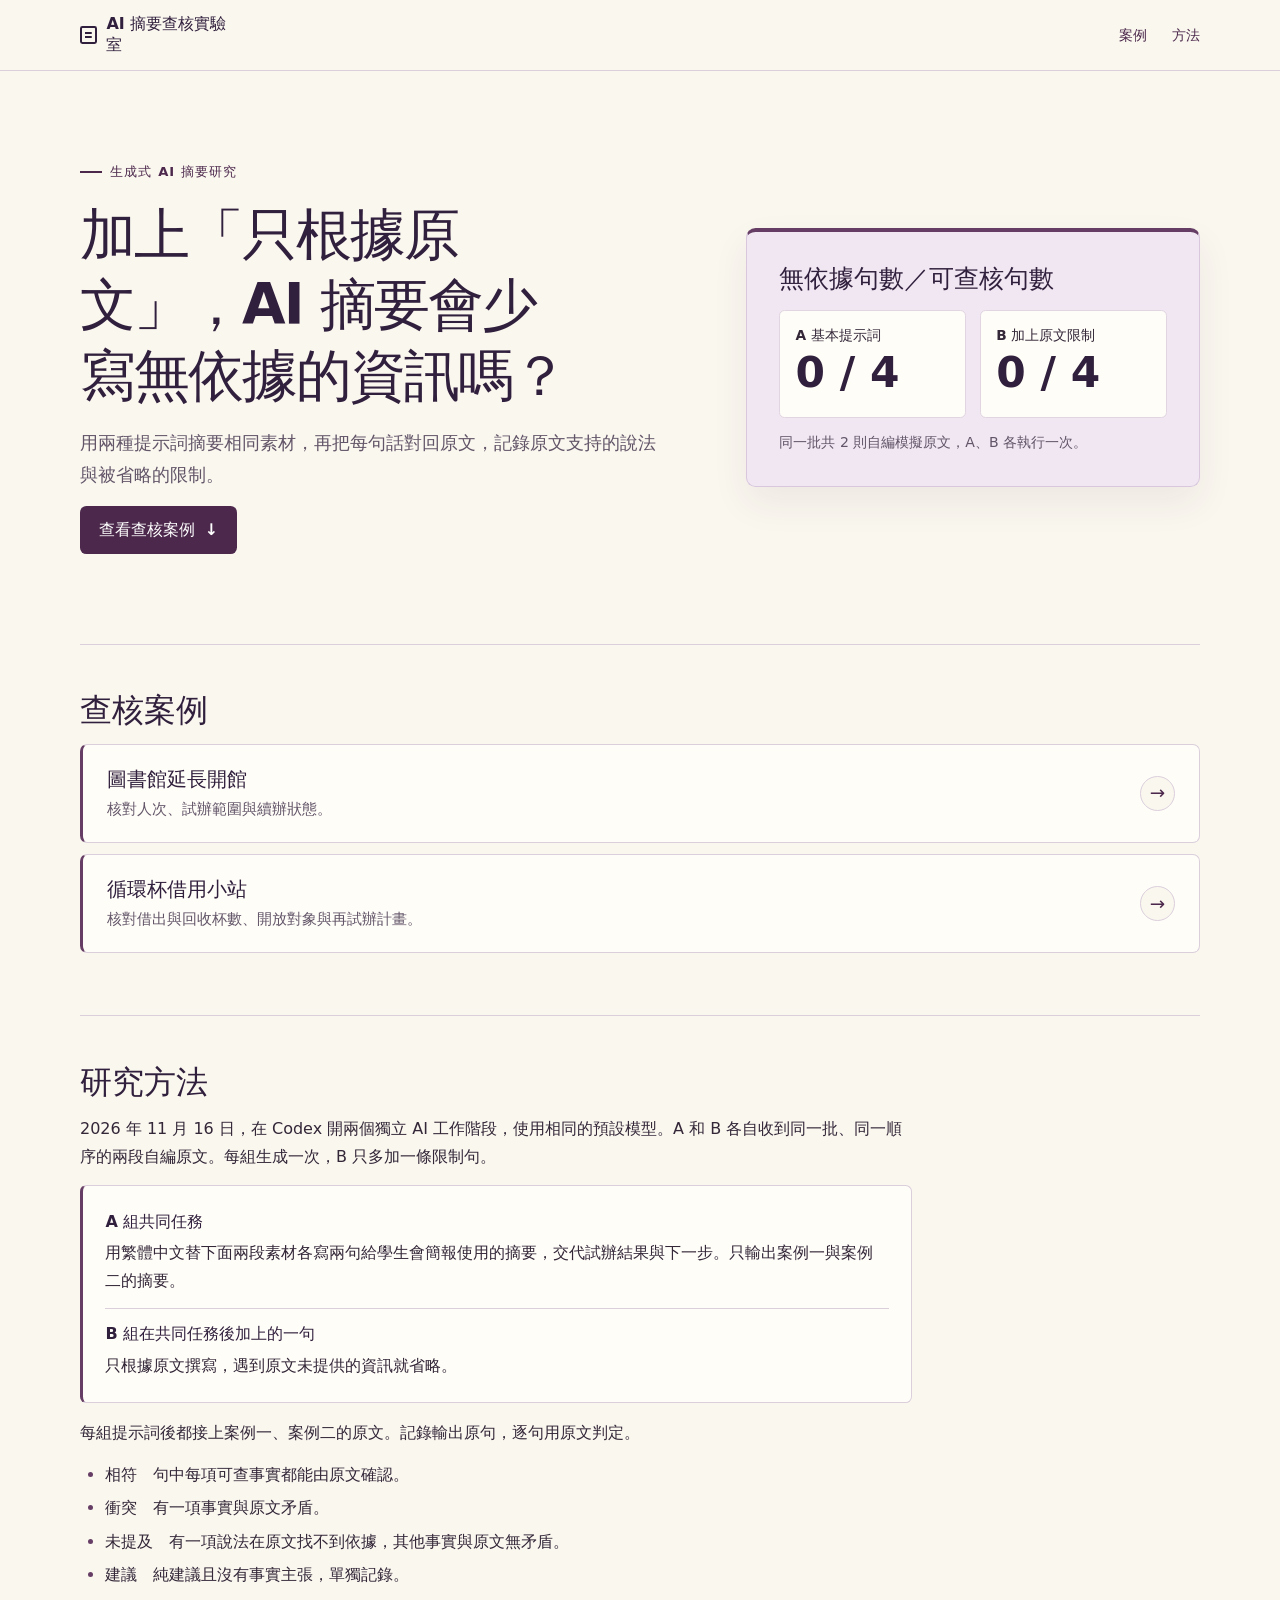
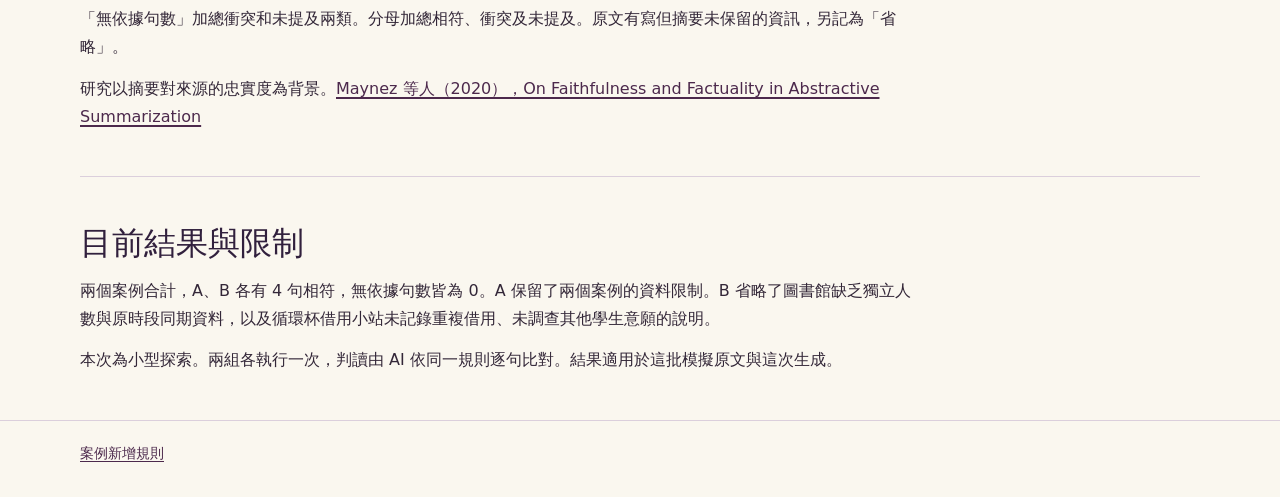
==== index.html @ f0dc340d "Add AI summary audit research site" ====
<!doctype html>
<html lang="zh-Hant">
<head>
  <meta charset="utf-8">
  <meta name="viewport" content="width=device-width, initial-scale=1">
  <meta name="description" content="比較兩種提示詞的 AI 摘要，公開原文、實際輸出和逐句查核紀錄。">
  <title>AI 摘要查核實驗室</title>
  <link rel="stylesheet" href="assets/style.css">
</head>
<body class="home-page">
  <header class="site-header">
    <div class="site-shell header-inner">
      <a class="brand" href="index.html">AI 摘要查核實驗室</a>
      <nav class="header-nav" aria-label="主導覽"><a href="#cases">案例</a><a href="#method">方法</a></nav>
    </div>
  </header>
  <main class="site-shell">
    <section class="hero" aria-labelledby="home-title">
      <div class="hero-copy">
        <p class="eyebrow">生成式 AI 摘要研究</p>
        <h1 id="home-title">加上「只根據原文」，AI 摘要會少寫無依據的資訊嗎？</h1>
        <p class="lede">用兩種提示詞摘要相同素材，再把每句話對回原文，記錄原文支持的說法與被省略的限制。</p>
        <a class="primary-link" href="#cases">查看查核案例 <span aria-hidden="true">↓</span></a>
      </div>
      <section class="result-panel" aria-labelledby="overview-results">
        <h2 id="overview-results">無依據句數／可查核句數</h2>
        <div class="score-grid">
          <div class="score"><span class="score-label">A 基本提示詞</span><strong class="score-value" id="score-a">0 / 4</strong></div>
          <div class="score"><span class="score-label">B 加上原文限制</span><strong class="score-value" id="score-b">0 / 4</strong></div>
        </div>
        <p id="sample-size">同一批共 2 則自編模擬原文，A、B 各執行一次。</p>
      </section>
    </section>

    <section class="catalog" id="cases" aria-labelledby="case-list-title">
      <h2 id="case-list-title">查核案例</h2>
      <ul class="case-list">
        <li>
          <a class="case-card" href="cases/library-hours.html">
            <div class="case-copy"><h3>圖書館延長開館</h3><p>核對人次、試辦範圍與續辦狀態。</p></div>
            <span class="case-arrow" aria-hidden="true">→</span>
          </a>
        </li>
        <li>
          <a class="case-card" href="cases/reusable-cup-station.html">
            <div class="case-copy"><h3>循環杯借用小站</h3><p>核對借出與回收杯數、開放對象與再試辦計畫。</p></div>
            <span class="case-arrow" aria-hidden="true">→</span>
          </a>
        </li>
      </ul>
    </section>

    <section class="method" id="method" aria-labelledby="method-title">
      <h2 id="method-title">研究方法</h2>
      <p>2026 年 11 月 16 日，在 Codex 開兩個獨立 AI 工作階段，使用相同的預設模型。A 和 B 各自收到同一批、同一順序的兩段自編原文。每組生成一次，B 只多加一條限制句。</p>
      <dl class="prompt-list">
        <dt>A 組共同任務</dt>
        <dd>用繁體中文替下面兩段素材各寫兩句給學生會簡報使用的摘要，交代試辦結果與下一步。只輸出案例一與案例二的摘要。</dd>
        <dt>B 組在共同任務後加上的一句</dt>
        <dd>只根據原文撰寫，遇到原文未提供的資訊就省略。</dd>
      </dl>
      <p>每組提示詞後都接上案例一、案例二的原文。記錄輸出原句，逐句用原文判定。</p>
      <ul>
        <li><strong>相符</strong>　句中每項可查事實都能由原文確認。</li>
        <li><strong>衝突</strong>　有一項事實與原文矛盾。</li>
        <li><strong>未提及</strong>　有一項說法在原文找不到依據，其他事實與原文無矛盾。</li>
        <li><strong>建議</strong>　純建議且沒有事實主張，單獨記錄。</li>
      </ul>
      <p>「無依據句數」加總衝突和未提及兩類。分母加總相符、衝突及未提及。原文有寫但摘要未保留的資訊，另記為「省略」。</p>
      <p>研究以摘要對來源的忠實度為背景。<a href="https://aclanthology.org/2020.acl-main.173/">Maynez 等人（2020），On Faithfulness and Factuality in Abstractive Summarization</a></p>
    </section>

    <section class="findings" id="findings" aria-labelledby="findings-title">
      <h2 id="findings-title">目前結果與限制</h2>
      <p>兩個案例合計，A、B 各有 4 句相符，無依據句數皆為 0。A 保留了兩個案例的資料限制。B 省略了圖書館缺乏獨立人數與原時段同期資料，以及循環杯借用小站未記錄重複借用、未調查其他學生意願的說明。</p>
      <p>本次為小型探索。兩組各執行一次，判讀由 AI 依同一規則逐句比對。結果適用於這批模擬原文與這次生成。</p>
    </section>
  </main>
  <footer class="site-footer"><div class="site-shell"><a href="AGENTS.md">案例新增規則</a></div></footer>
</body>
</html>
---- assets/style.css ----
:root {
  color-scheme: light;
  --paper: #faf7ef;
  --surface: #fffdf8;
  --ink: #332738;
  --muted: #625568;
  --title: #31203d;
  --plum: #663e65;
  --plum-dark: #4c294c;
  --line: #dbcfdc;
  --lavender: #f0e7f2;
  --page-gutter: clamp(1.125rem, 5vw, 3.5rem);
  font-family: system-ui, -apple-system, "PingFang TC", "Microsoft JhengHei", sans-serif;
  font-synthesis: none;
}

*, *::before, *::after { box-sizing: border-box; }

body {
  margin: 0;
  background: var(--paper);
  color: var(--ink);
  line-height: 1.75;
}

h1, h2, h3, p, blockquote { margin: 0; }

h1, h2, h3 {
  color: var(--title);
  line-height: 1.25;
  text-wrap: balance;
  overflow-wrap: anywhere;
}

h1 { font-size: clamp(2.2rem, 5.2vw, 4.5rem); }
h2 { font-size: clamp(1.45rem, 2.7vw, 2rem); }
h3 { font-size: clamp(1.05rem, 1.85vw, 1.25rem); }

a {
  color: var(--plum-dark);
  text-decoration-thickness: 0.095em;
  text-underline-offset: 0.2em;
  overflow-wrap: anywhere;
}

a:hover { color: var(--plum); }

:focus-visible {
  outline: 3px solid #6f3e77;
  outline-offset: 4px;
}

.skip-link {
  position: absolute;
  inset-block-start: 0.5rem;
  inset-inline-start: 0.5rem;
  z-index: 2;
  padding: 0.5rem 0.75rem;
  transform: translateY(-200%);
  background: var(--surface);
}

.skip-link:focus { transform: translateY(0); }

.site-shell,
.header-inner,
.case-main {
  width: min(calc(100% - 2 * var(--page-gutter)), 70rem);
  margin-inline: auto;
}

.site-shell .header-inner,
.site-shell .case-main { width: 100%; }

.site-header { border-block-end: 1px solid var(--line); }

.header-inner {
  display: flex;
  align-items: center;
  justify-content: space-between;
  gap: 0.65rem 1.75rem;
  flex-wrap: wrap;
  min-height: 4.4rem;
  padding-block: 0.625rem;
}

.brand {
  display: inline-flex;
  min-height: 2.75rem;
  align-items: center;
  gap: 0.6rem;
  color: var(--title);
  font-weight: 750;
  line-height: 1.3;
  text-decoration: none;
}

.brand::before {
  content: "";
  flex: 0 0 1.05rem;
  height: 1.15rem;
  border: 2px solid currentColor;
  border-radius: 0.15rem;
  background: linear-gradient(currentColor, currentColor) 50% 35% / 52% 2px no-repeat,
              linear-gradient(currentColor, currentColor) 50% 68% / 52% 2px no-repeat;
}

.header-nav,
.header-nav ul {
  display: flex;
  flex-wrap: wrap;
  align-items: center;
  gap: 0.1rem clamp(0.8rem, 2.5vw, 1.55rem);
}

.header-nav ul {
  list-style: none;
  padding: 0;
  margin: 0;
}

.header-nav a {
  display: inline-flex;
  align-items: center;
  min-height: 2.75rem;
  padding-block: 0.25rem;
  font-size: 0.9rem;
  font-weight: 650;
  text-decoration: none;
}

.header-nav a:hover,
.brand:hover { text-decoration: underline; }

.hero {
  display: grid;
  grid-template-columns: minmax(0, 1.3fr) minmax(0, 1fr);
  align-items: center;
  gap: clamp(1.5rem, 6vw, 5rem);
  padding-block: clamp(2.375rem, 7vw, 5.75rem);
}

.hero-copy > * + * { margin-block-start: 1rem; }

.eyebrow {
  display: flex;
  align-items: center;
  gap: 0.55rem;
  color: var(--plum-dark);
  font-size: 0.82rem;
  font-weight: 750;
  letter-spacing: 0.08em;
}

.eyebrow::before {
  content: "";
  flex: 0 0 1.35rem;
  height: 2px;
  background: currentColor;
}

.hero h1 {
  font-size: clamp(2.2rem, 4.4vw, 4rem);
  letter-spacing: -0.035em;
}

.lede {
  max-width: 41rem;
  color: var(--muted);
  font-size: clamp(1rem, 1.7vw, 1.125rem);
}

.primary-link {
  display: inline-flex;
  min-height: 3rem;
  align-items: center;
  justify-content: center;
  gap: 0.6rem;
  padding: 0.55rem 1.125rem;
  border: 1px solid transparent;
  border-radius: 0.4rem;
  background: var(--plum-dark);
  color: #fff;
  font-weight: 700;
  text-decoration: none;
}

.primary-link:hover {
  background: var(--plum);
  color: #fff;
}

.result-panel {
  min-width: 0;
  align-self: center;
  padding: clamp(1.15rem, 3.7vw, 2rem);
  border: 1px solid #d8c7dd;
  border-block-start: 4px solid var(--plum);
  border-radius: 0.6rem;
  background: var(--lavender);
  box-shadow: 0 1rem 2.3rem rgb(65 36 70 / 0.07);
}

.result-panel h2 { font-size: clamp(1.2rem, 2.25vw, 1.55rem); }

.result-panel > * + * { margin-block-start: 0.9rem; }

.result-panel > p {
  color: var(--muted);
  font-size: 0.88rem;
  line-height: 1.55;
}

.score-grid {
  display: grid;
  grid-template-columns: repeat(2, minmax(0, 1fr));
  gap: clamp(0.5rem, 1.8vw, 0.85rem);
  padding: 0;
  list-style: none;
}

.score {
  min-width: 0;
  padding: clamp(0.65rem, 2vw, 0.95rem);
  border: 1px solid #e0d5e1;
  border-radius: 0.35rem;
  background: var(--surface);
}

.score > * {
  display: block;
  margin-inline: 0;
  overflow-wrap: anywhere;
}

.score-label {
  color: var(--ink);
  font-size: 0.86rem;
  font-weight: 700;
  line-height: 1.4;
}

.score-value {
  margin-block: 0.3rem;
  color: var(--title);
  font-size: clamp(1.5rem, 3.6vw, 2.65rem);
  font-weight: 750;
  font-variant-numeric: tabular-nums;
  line-height: 1.1;
}

.score small,
.score-caption {
  color: var(--muted);
  font-size: 0.82rem;
  line-height: 1.45;
}

.catalog, .method, .findings {
  padding-block: clamp(1.65rem, 4vw, 2.85rem);
  border-block-start: 1px solid var(--line);
  scroll-margin-block-start: 1rem;
}

.catalog > * + *, .method > * + *, .findings > * + * {
  margin-block-start: 0.85rem;
}

.case-list {
  display: grid;
  gap: 0.7rem;
  padding: 0;
  list-style: none;
}

.case-card {
  display: flex;
  align-items: center;
  justify-content: space-between;
  gap: 0.75rem 1.35rem;
  padding: clamp(0.875rem, 3.5vw, 1.375rem) clamp(0.85rem, 3.5vw, 1.5rem);
  border: 1px solid var(--line);
  border-inline-start: 3px solid var(--plum);
  border-radius: 0.45rem;
  background: var(--surface);
  text-decoration: none;
}

.case-card:hover {
  border-color: var(--plum);
  background: #f8f0f8;
}

.case-card:hover h3 { text-decoration: underline; }

.case-copy p,
.case-card p {
  margin-block-start: 0.35rem;
  color: var(--muted);
  font-size: 0.91rem;
  line-height: 1.55;
}

.case-arrow {
  display: grid;
  flex: 0 0 2.2rem;
  width: 2.2rem;
  height: 2.2rem;
  place-items: center;
  border: 1px solid var(--line);
  border-radius: 50%;
  background: var(--paper);
  color: var(--plum-dark);
  font-size: 1.15rem;
  line-height: 1;
}

.method > p, .method > ol, .method > ul, .findings > p, .findings > ul, .prompt-list {
  max-width: 52rem;
}

.prompt-list {
  padding: clamp(0.85rem, 3.3vw, 1.4rem);
  border: 1px solid var(--line);
  border-inline-start: 3px solid var(--plum);
  border-radius: 0.4rem;
  background: var(--surface);
}

.prompt-list dt {
  color: var(--title);
  font-weight: 750;
}

.prompt-list dd { margin: 0.2rem 0 0; }

.prompt-list dd + dt {
  margin-block-start: 0.8rem;
  padding-block-start: 0.7rem;
  border-block-start: 1px solid var(--line);
}

.method ol, .method ul, .findings ul, .case-content ol, .case-content ul {
  padding-inline-start: 1.55rem;
}

.method li + li, .findings li + li, .case-content li + li { margin-block-start: 0.35rem; }

.method li::marker, .findings li::marker, .case-content li::marker { color: var(--plum); }

.site-footer, .case-footer {
  padding-block: 1.25rem 2rem;
  border-block-start: 1px solid var(--line);
  color: var(--muted);
  font-size: 0.88rem;
}

.case-main { max-width: 60rem; }

.case-heading {
  padding-block: clamp(2rem, 6vw, 4rem) clamp(1.75rem, 5vw, 3rem);
}

.case-heading > * + * { margin-block-start: 0.65rem; }

.case-heading h1 { font-size: clamp(2rem, 5vw, 3.75rem); }

.case-heading p { max-width: 44rem; }

.case-content > section {
  padding-block: clamp(1.45rem, 4.5vw, 2.6rem);
  border-block-start: 1px solid var(--line);
  scroll-margin-block-start: 1rem;
}

.case-content section > * + * { margin-block-start: 0.8rem; }

.source-text,
.method blockquote,
.condition {
  padding: clamp(0.9rem, 3.3vw, 1.4rem);
  border: 1px solid var(--line);
  border-radius: 0.4rem;
  background: var(--surface);
  overflow-wrap: anywhere;
}

.source-text, .method blockquote { border-inline-start: 3px solid var(--plum); }

blockquote p + p { margin-block-start: 0.5rem; }

.comparison {
  display: grid;
  grid-template-columns: repeat(2, minmax(0, 1fr));
  gap: 0.8rem;
}

.condition { border-block-start: 3px solid #917792; }

.condition + .condition { border-block-start-color: #60406a; }

.condition > * + * { margin-block-start: 0.65rem; }

.condition blockquote { color: var(--ink); }

.case-content pre {
  white-space: pre-wrap;
  overflow-wrap: anywhere;
  font: inherit;
}

.table-wrap {
  max-width: 100%;
  overflow-x: auto;
  border: 1px solid var(--line);
  border-radius: 0.45rem;
  background: var(--surface);
}

.evidence-table {
  width: 100%;
  border-collapse: collapse;
  text-align: start;
  font-size: 0.94rem;
  line-height: 1.55;
  overflow-wrap: anywhere;
}

.evidence-table caption {
  padding: 0.8rem 0.85rem;
  text-align: start;
  font-weight: 700;
}

.evidence-table th, .evidence-table td {
  padding: 0.7rem clamp(0.35rem, 1.3vw, 0.85rem);
  text-align: start;
  vertical-align: top;
}

.evidence-table thead {
  background: var(--lavender);
  color: var(--title);
}

.evidence-table thead th:nth-child(-n + 2),
.evidence-table th[scope="row"] { white-space: nowrap; }

.evidence-table tbody tr { border-block-start: 1px solid var(--line); }

.status {
  display: inline-block;
  padding: 0.15em 0.5em;
  border: 1px solid #c9b6cb;
  border-radius: 0.3rem;
  background: var(--lavender);
  color: var(--plum-dark);
  font-size: 0.83rem;
  font-weight: 750;
  line-height: 1.4;
  white-space: nowrap;
}

.status.match, .status-match, .status--supported {
  border-color: #a9c6b8;
  background: #e7f3ea;
  color: #21553d;
}

.status.conflict, .status-conflict, .status--conflict {
  border-color: #dbb4b9;
  background: #fbe8e8;
  color: #81333b;
}

.status.unmentioned, .status-unmentioned, .status--unsupported {
  border-color: #d9c097;
  background: #f9edd7;
  color: #664519;
}

.case-footer a { font-weight: 700; }

@media (max-width: 47rem) {
  .hero { grid-template-columns: 1fr; }
  .hero h1 { max-width: 16em; }
}

@media (max-width: 37rem) {
  .comparison { grid-template-columns: 1fr; }
}

@media (max-width: 30rem) {
  .header-inner { min-height: auto; }
  .header-nav { width: 100%; }
  .header-nav a { min-height: 2.4rem; }
  .hero h1 { font-size: clamp(1.65rem, 8vw, 2.2rem); }
  .hero-copy > * + * { margin-block-start: 0.75rem; }
  .case-card { align-items: flex-start; }
  .evidence-table { font-size: 0.87rem; }
}
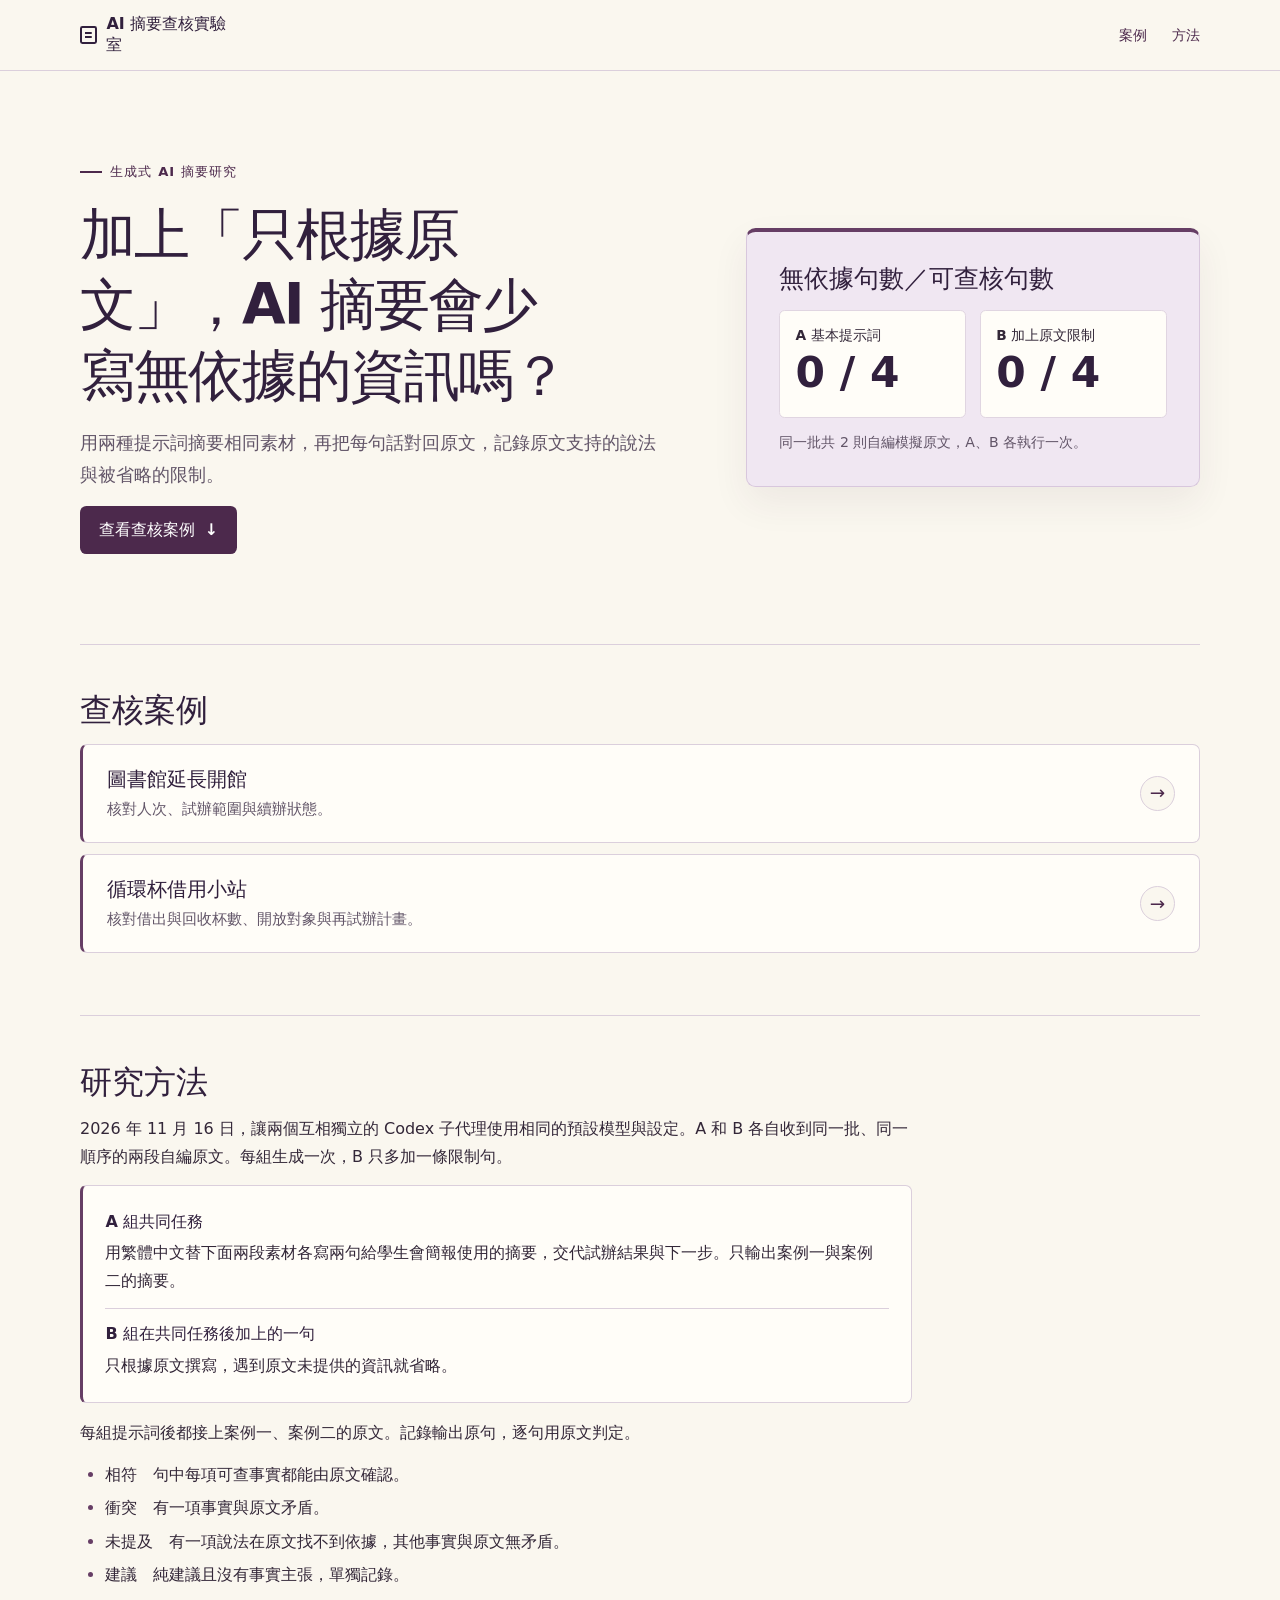
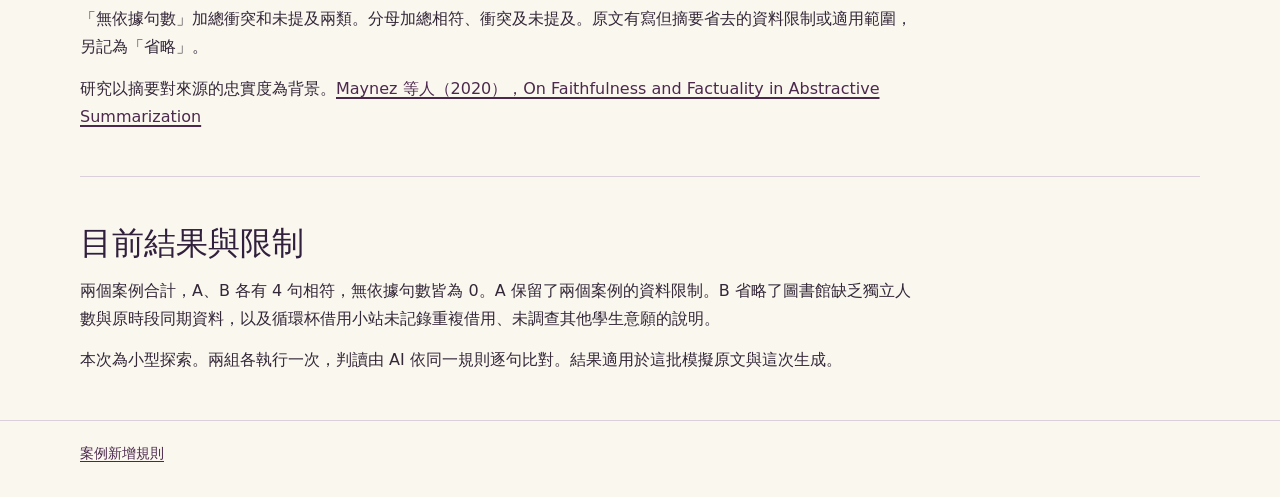
==== commit cc6d6834: "Clarify experiment procedure and scope omissions" ====
--- a/index.html
+++ b/index.html
@@ -52,7 +52,7 @@
 
     <section class="method" id="method" aria-labelledby="method-title">
       <h2 id="method-title">研究方法</h2>
-      <p>2026 年 11 月 16 日，在 Codex 開兩個獨立 AI 工作階段，使用相同的預設模型。A 和 B 各自收到同一批、同一順序的兩段自編原文。每組生成一次，B 只多加一條限制句。</p>
+      <p>2026 年 11 月 16 日，讓兩個互相獨立的 Codex 子代理使用相同的預設模型與設定。A 和 B 各自收到同一批、同一順序的兩段自編原文。每組生成一次，B 只多加一條限制句。</p>
       <dl class="prompt-list">
         <dt>A 組共同任務</dt>
         <dd>用繁體中文替下面兩段素材各寫兩句給學生會簡報使用的摘要，交代試辦結果與下一步。只輸出案例一與案例二的摘要。</dd>
@@ -66,7 +66,7 @@
         <li><strong>未提及</strong>　有一項說法在原文找不到依據，其他事實與原文無矛盾。</li>
         <li><strong>建議</strong>　純建議且沒有事實主張，單獨記錄。</li>
       </ul>
-      <p>「無依據句數」加總衝突和未提及兩類。分母加總相符、衝突及未提及。原文有寫但摘要未保留的資訊，另記為「省略」。</p>
+      <p>「無依據句數」加總衝突和未提及兩類。分母加總相符、衝突及未提及。原文有寫但摘要省去的資料限制或適用範圍，另記為「省略」。</p>
       <p>研究以摘要對來源的忠實度為背景。<a href="https://aclanthology.org/2020.acl-main.173/">Maynez 等人（2020），On Faithfulness and Factuality in Abstractive Summarization</a></p>
     </section>
 
